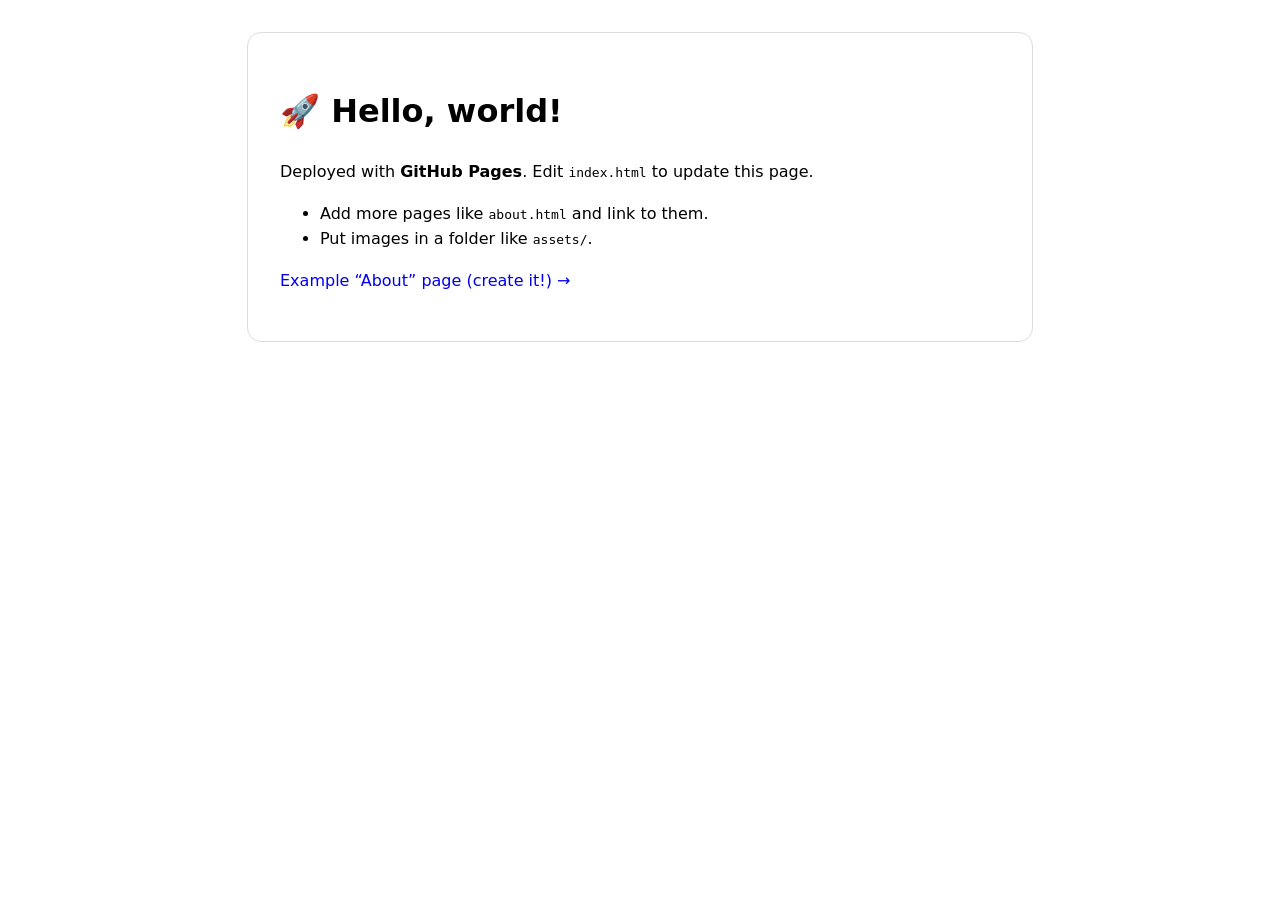
==== index.html @ cdae191e ""Initial Commit"" ====
<!doctype html>
<html lang="en">
  <head>
    <meta charset="utf-8" />
    <meta name="viewport" content="width=device-width,initial-scale=1" />
    <title>My GitHub Pages Site</title>
    <style>
      body { font-family: system-ui, Arial, sans-serif; margin: 2rem; line-height: 1.6; }
      .card { max-width: 720px; margin: auto; padding: 2rem; border: 1px solid #ddd; border-radius: 14px; }
      a { text-decoration: none; }
    </style>
  </head>
  <body>
    <main class="card">
      <h1>🚀 Hello, world!</h1>
      <p>Deployed with <strong>GitHub Pages</strong>. Edit <code>index.html</code> to update this page.</p>
      <ul>
        <li>Add more pages like <code>about.html</code> and link to them.</li>
        <li>Put images in a folder like <code>assets/</code>.</li>
      </ul>
      <p><a href="./about.html">Example “About” page (create it!) →</a></p>
    </main>
  </body>
</html>
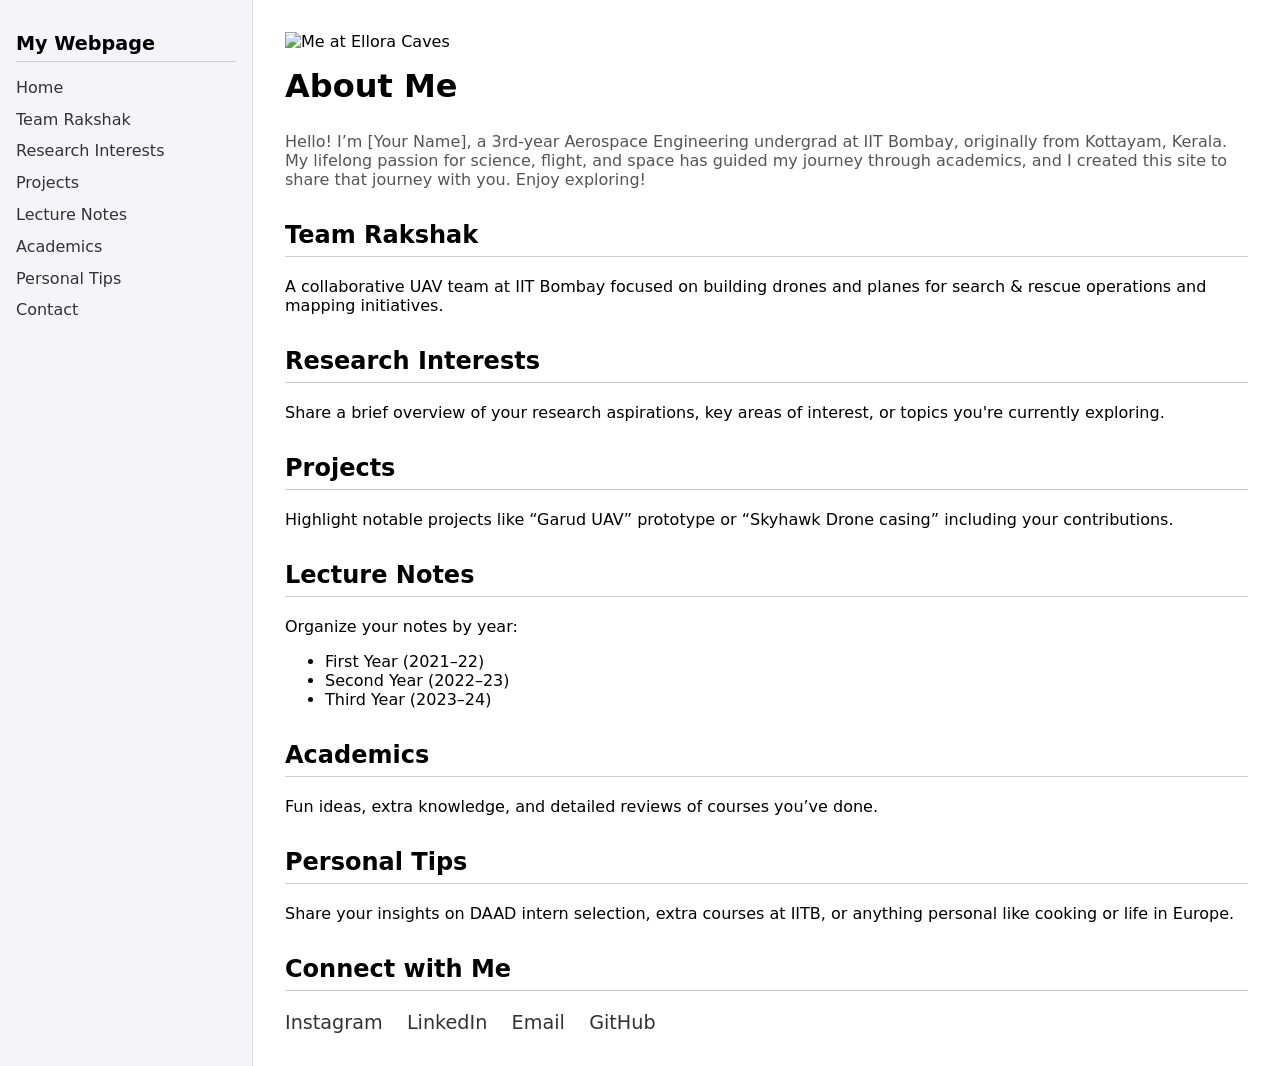
==== commit 60e04462: ""v0"" ====
--- a/index.html
+++ b/index.html
@@ -1,24 +1,161 @@
-<!doctype html>
+<!DOCTYPE html>
 <html lang="en">
-  <head>
-    <meta charset="utf-8" />
-    <meta name="viewport" content="width=device-width,initial-scale=1" />
-    <title>My GitHub Pages Site</title>
-    <style>
-      body { font-family: system-ui, Arial, sans-serif; margin: 2rem; line-height: 1.6; }
-      .card { max-width: 720px; margin: auto; padding: 2rem; border: 1px solid #ddd; border-radius: 14px; }
-      a { text-decoration: none; }
-    </style>
-  </head>
-  <body>
-    <main class="card">
-      <h1>🚀 Hello, world!</h1>
-      <p>Deployed with <strong>GitHub Pages</strong>. Edit <code>index.html</code> to update this page.</p>
+<head>
+  <meta charset="UTF-8">
+  <meta name="viewport" content="width=device-width, initial-scale=1">
+  <title>My Academic Webpage</title>
+  <style>
+    body {
+      margin: 0;
+      font-family: system-ui, sans-serif;
+      display: flex;
+      min-height: 100vh;
+    }
+    .sidebar {
+      width: 220px;
+      padding: 2em 1em;
+      background-color: #f4f4f9;
+      border-right: 1px solid #ddd;
+    }
+    .sidebar h2 {
+      margin-top: 0;
+      font-size: 1.2em;
+      border-bottom: 1px solid #ccc;
+      padding-bottom: 0.3em;
+    }
+    .sidebar ul {
+      list-style: none;
+      padding-left: 0;
+    }
+    .sidebar li {
+      margin: 0.8em 0;
+    }
+    .sidebar a {
+      text-decoration: none;
+      color: #333;
+    }
+    .sidebar a:hover {
+      color: #0073e6;
+    }
+
+    .main-content {
+      flex: 1;
+      padding: 2em;
+      background-color: #fff;
+    }
+    .hero image {
+      max-width: 100%;
+      height: auto;
+      border-radius: 8px;
+    }
+    .hero h1 {
+      margin-top: 0.5em;
+      font-size: 2em;
+    }
+    .hero p {
+      margin-top: 0.5em;
+      color: #555;
+    }
+
+    .section {
+      margin-top: 2em;
+    }
+    .section h2 {
+      border-bottom: 1px solid #ccc;
+      padding-bottom: 0.3em;
+    }
+
+    .social-links {
+      margin-top: 2em;
+    }
+    .social-links a {
+      margin-right: 1em;
+      text-decoration: none;
+      color: #333;
+      font-size: 1.2em;
+    }
+    .social-links a:hover {
+      color: #0073e6;
+    }
+
+    @media (max-width: 768px) {
+      body {
+        flex-direction: column;
+      }
+      .sidebar {
+        width: 100%;
+        border-right: none;
+        border-bottom: 1px solid #ddd;
+      }
+    }
+  </style>
+</head>
+<body>
+
+  <nav class="sidebar">
+    <h2>My Webpage</h2>
+    <ul>
+      <li><a href="#home">Home</a></li>
+      <li><a href="#team">Team Rakshak</a></li>
+      <li><a href="#research">Research Interests</a></li>
+      <li><a href="#projects">Projects</a></li>
+      <li><a href="#notes">Lecture Notes</a></li>
+      <li><a href="#academics">Academics</a></li>
+      <li><a href="#personal">Personal Tips</a></li>
+      <li><a href="#contact">Contact</a></li>
+    </ul>
+  </nav>
+
+  <div class="main-content">
+    <section id="home" class="hero">
+      <img src="your-photo.jpg" alt="Me at Ellora Caves">
+      <h1>About Me</h1>
+      <p>Hello! I’m [Your Name], a 3rd-year Aerospace Engineering undergrad at IIT Bombay, originally from Kottayam, Kerala. My lifelong passion for science, flight, and space has guided my journey through academics, and I created this site to share that journey with you. Enjoy exploring!</p>
+    </section>
+
+    <section id="team" class="section">
+      <h2>Team Rakshak</h2>
+      <p>A collaborative UAV team at IIT Bombay focused on building drones and planes for search & rescue operations and mapping initiatives.</p>
+    </section>
+
+    <section id="research" class="section">
+      <h2>Research Interests</h2>
+      <p>Share a brief overview of your research aspirations, key areas of interest, or topics you're currently exploring.</p>
+    </section>
+
+    <section id="projects" class="section">
+      <h2>Projects</h2>
+      <p>Highlight notable projects like “Garud UAV” prototype or “Skyhawk Drone casing” including your contributions.</p>
+    </section>
+
+    <section id="notes" class="section">
+      <h2>Lecture Notes</h2>
+      <p>Organize your notes by year:</p>
       <ul>
-        <li>Add more pages like <code>about.html</code> and link to them.</li>
-        <li>Put images in a folder like <code>assets/</code>.</li>
+        <li>First Year (2021–22)</li>
+        <li>Second Year (2022–23)</li>
+        <li>Third Year (2023–24)</li>
       </ul>
-      <p><a href="./about.html">Example “About” page (create it!) →</a></p>
-    </main>
-  </body>
+    </section>
+
+    <section id="academics" class="section">
+      <h2>Academics</h2>
+      <p>Fun ideas, extra knowledge, and detailed reviews of courses you’ve done.</p>
+    </section>
+
+    <section id="personal" class="section">
+      <h2>Personal Tips</h2>
+      <p>Share your insights on DAAD intern selection, extra courses at IITB, or anything personal like cooking or life in Europe.</p>
+    </section>
+
+    <section id="contact" class="section social-links">
+      <h2>Connect with Me</h2>
+      <a href="https://instagram.com/your-profile" target="_blank">Instagram</a>
+      <a href="https://linkedin.com/in/your-profile" target="_blank">LinkedIn</a>
+      <a href="mailto:your.email@domain.com">Email</a>
+      <a href="https://github.com/your-username" target="_blank">GitHub</a>
+    </section>
+  </div>
+
+</body>
 </html>
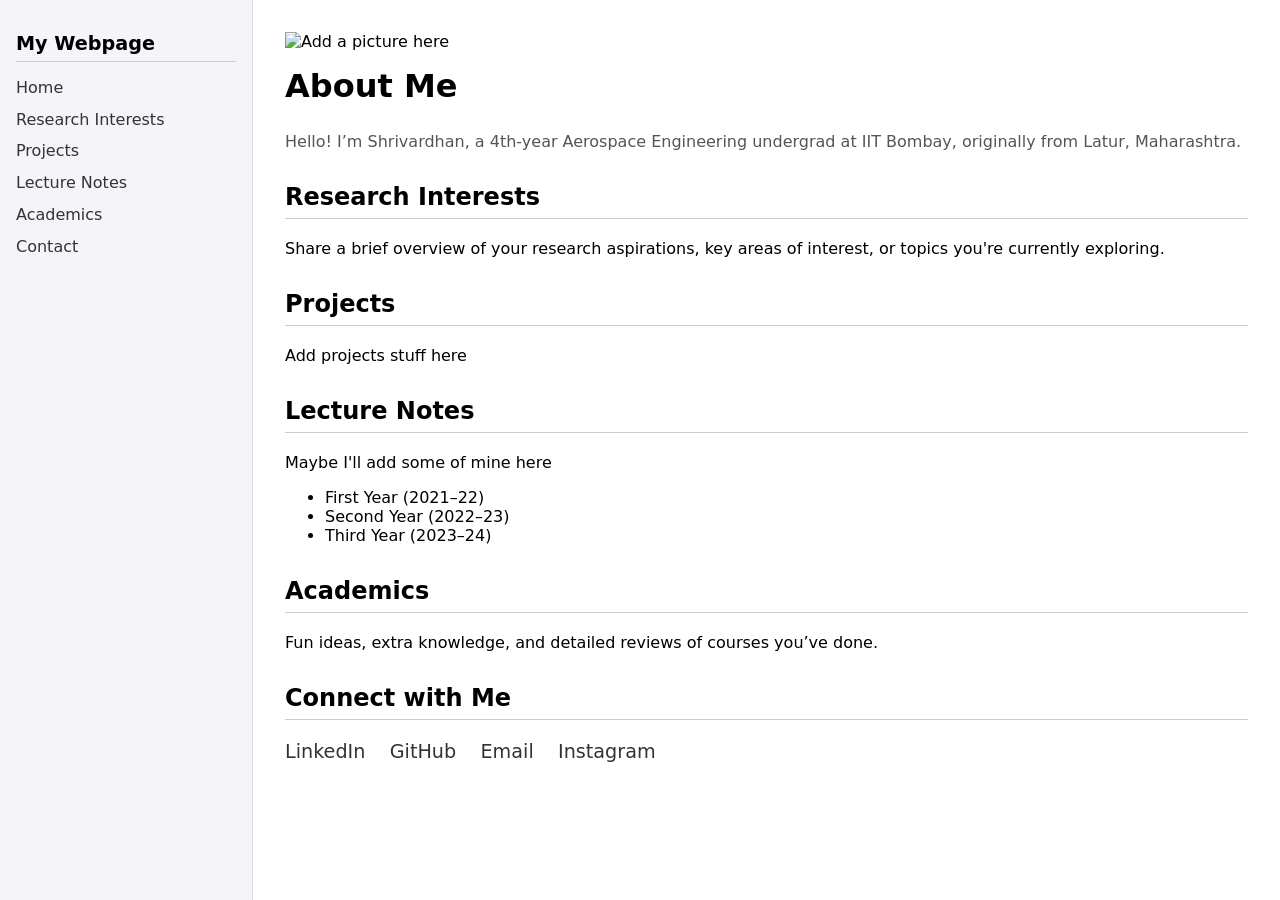
==== commit c575fbac: ""v0.1"" ====
--- a/index.html
+++ b/index.html
@@ -96,26 +96,19 @@
     <h2>My Webpage</h2>
     <ul>
       <li><a href="#home">Home</a></li>
-      <li><a href="#team">Team Rakshak</a></li>
       <li><a href="#research">Research Interests</a></li>
       <li><a href="#projects">Projects</a></li>
       <li><a href="#notes">Lecture Notes</a></li>
       <li><a href="#academics">Academics</a></li>
-      <li><a href="#personal">Personal Tips</a></li>
       <li><a href="#contact">Contact</a></li>
     </ul>
   </nav>
 
   <div class="main-content">
     <section id="home" class="hero">
-      <img src="your-photo.jpg" alt="Me at Ellora Caves">
+      <img src="your-photo.jpg" alt="Add a picture here">
       <h1>About Me</h1>
-      <p>Hello! I’m [Your Name], a 3rd-year Aerospace Engineering undergrad at IIT Bombay, originally from Kottayam, Kerala. My lifelong passion for science, flight, and space has guided my journey through academics, and I created this site to share that journey with you. Enjoy exploring!</p>
-    </section>
-
-    <section id="team" class="section">
-      <h2>Team Rakshak</h2>
-      <p>A collaborative UAV team at IIT Bombay focused on building drones and planes for search & rescue operations and mapping initiatives.</p>
+      <p>Hello! I’m Shrivardhan, a 4th-year Aerospace Engineering undergrad at IIT Bombay, originally from Latur, Maharashtra.</p>
     </section>
 
     <section id="research" class="section">
@@ -125,12 +118,12 @@
 
     <section id="projects" class="section">
       <h2>Projects</h2>
-      <p>Highlight notable projects like “Garud UAV” prototype or “Skyhawk Drone casing” including your contributions.</p>
+      <p>Add projects stuff here</p>
     </section>
 
     <section id="notes" class="section">
       <h2>Lecture Notes</h2>
-      <p>Organize your notes by year:</p>
+      <p>Maybe I'll add some of mine here</p>
       <ul>
         <li>First Year (2021–22)</li>
         <li>Second Year (2022–23)</li>
@@ -143,17 +136,12 @@
       <p>Fun ideas, extra knowledge, and detailed reviews of courses you’ve done.</p>
     </section>
 
-    <section id="personal" class="section">
-      <h2>Personal Tips</h2>
-      <p>Share your insights on DAAD intern selection, extra courses at IITB, or anything personal like cooking or life in Europe.</p>
-    </section>
-
     <section id="contact" class="section social-links">
       <h2>Connect with Me</h2>
-      <a href="https://instagram.com/your-profile" target="_blank">Instagram</a>
-      <a href="https://linkedin.com/in/your-profile" target="_blank">LinkedIn</a>
-      <a href="mailto:your.email@domain.com">Email</a>
-      <a href="https://github.com/your-username" target="_blank">GitHub</a>
+      <a href="https://in.linkedin.com/in/shrivardhan-kondekar-0a8707321" target="_blank">LinkedIn</a>
+      <a href="https://github.com/shrivkpi" target="_blank">GitHub</a>
+      <a href="mailto:shriv.kondekar@gmail.com">Email</a>
+      <a href="https://www.instagram.com/shriv_kpi/" target="_blank">Instagram</a>
     </section>
   </div>
 
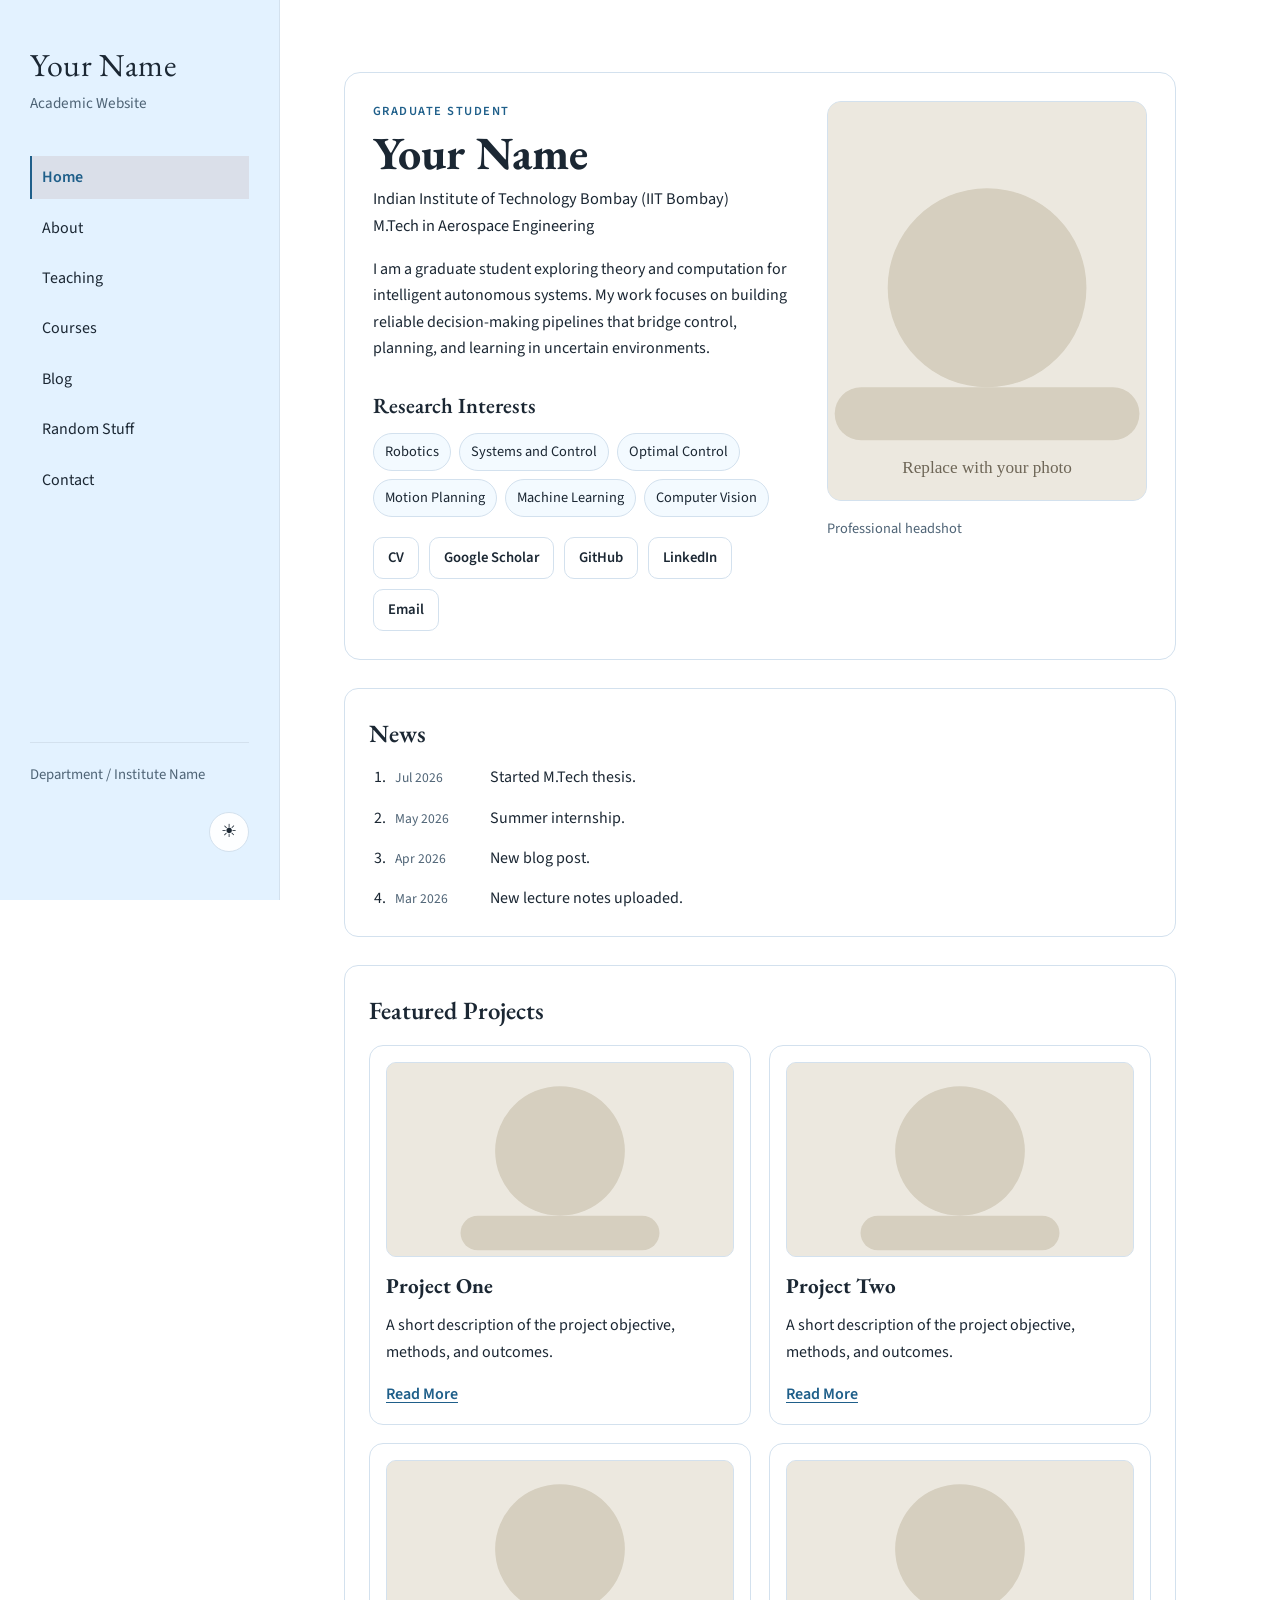
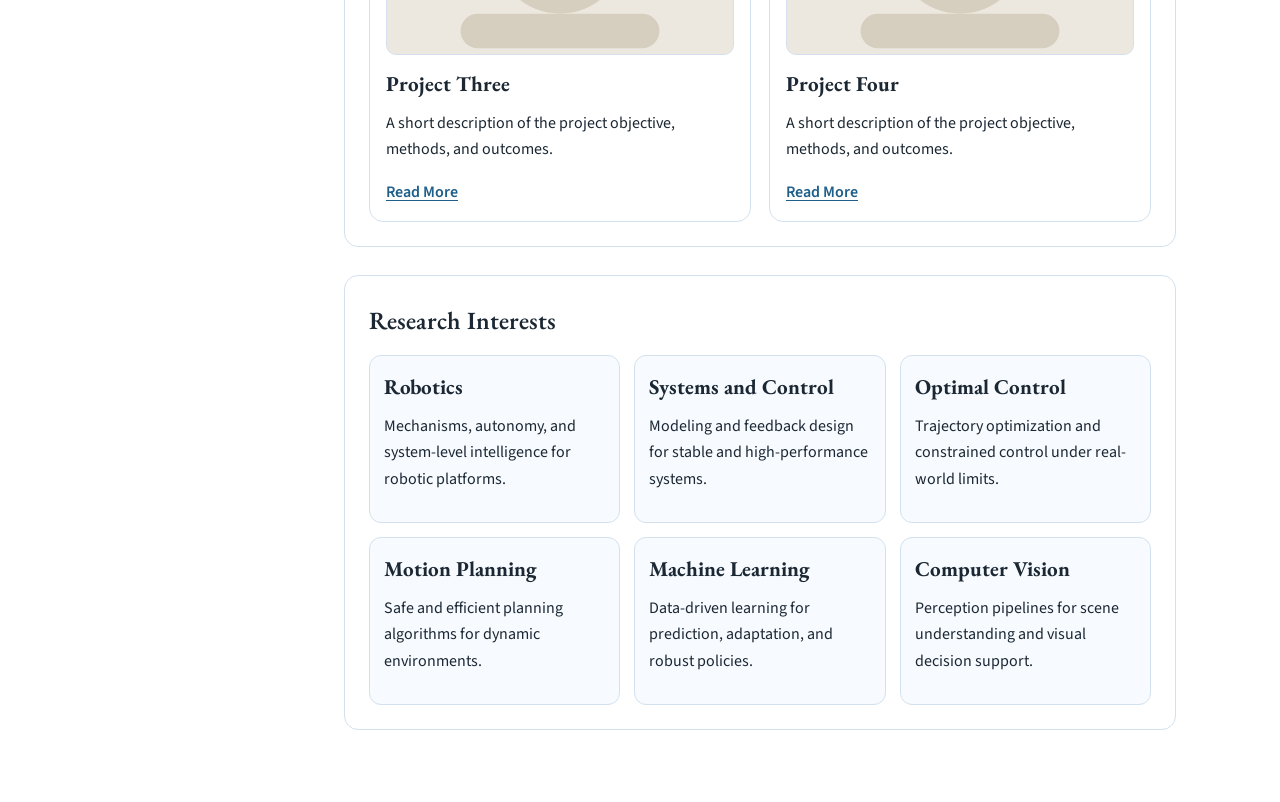
==== commit 7ef54449: "Updated the website format  (v 0.2)" ====
--- a/index.html
+++ b/index.html
@@ -2,148 +2,179 @@
 <html lang="en">
 <head>
   <meta charset="UTF-8">
-  <meta name="viewport" content="width=device-width, initial-scale=1">
-  <title>My Academic Webpage</title>
-  <style>
-    body {
-      margin: 0;
-      font-family: system-ui, sans-serif;
-      display: flex;
-      min-height: 100vh;
-    }
-    .sidebar {
-      width: 220px;
-      padding: 2em 1em;
-      background-color: #f4f4f9;
-      border-right: 1px solid #ddd;
-    }
-    .sidebar h2 {
-      margin-top: 0;
-      font-size: 1.2em;
-      border-bottom: 1px solid #ccc;
-      padding-bottom: 0.3em;
-    }
-    .sidebar ul {
-      list-style: none;
-      padding-left: 0;
-    }
-    .sidebar li {
-      margin: 0.8em 0;
-    }
-    .sidebar a {
-      text-decoration: none;
-      color: #333;
-    }
-    .sidebar a:hover {
-      color: #0073e6;
-    }
-
-    .main-content {
-      flex: 1;
-      padding: 2em;
-      background-color: #fff;
-    }
-    .hero image {
-      max-width: 100%;
-      height: auto;
-      border-radius: 8px;
-    }
-    .hero h1 {
-      margin-top: 0.5em;
-      font-size: 2em;
-    }
-    .hero p {
-      margin-top: 0.5em;
-      color: #555;
-    }
-
-    .section {
-      margin-top: 2em;
-    }
-    .section h2 {
-      border-bottom: 1px solid #ccc;
-      padding-bottom: 0.3em;
-    }
-
-    .social-links {
-      margin-top: 2em;
-    }
-    .social-links a {
-      margin-right: 1em;
-      text-decoration: none;
-      color: #333;
-      font-size: 1.2em;
-    }
-    .social-links a:hover {
-      color: #0073e6;
-    }
-
-    @media (max-width: 768px) {
-      body {
-        flex-direction: column;
-      }
-      .sidebar {
-        width: 100%;
-        border-right: none;
-        border-bottom: 1px solid #ddd;
-      }
-    }
-  </style>
+  <meta name="viewport" content="width=device-width, initial-scale=1.0">
+  <meta name="description" content="Personal academic website of Your Name.">
+  <title>Home | Your Name</title>
+  <link rel="preconnect" href="https://fonts.googleapis.com">
+  <link rel="preconnect" href="https://fonts.gstatic.com" crossorigin>
+  <link href="https://fonts.googleapis.com/css2?family=Source+Sans+3:wght@400;500;600&family=EB+Garamond:opsz,wght@8..72,500;8..72,600;8..72,700&display=swap" rel="stylesheet">
+  <link rel="stylesheet" href="css/style.css">
 </head>
 <body>
+  <button class="menu-toggle" type="button" aria-label="Open navigation" aria-expanded="false" aria-controls="site-sidebar">
+    <span class="menu-toggle__line"></span>
+    <span class="menu-toggle__line"></span>
+    <span class="menu-toggle__line"></span>
+  </button>
 
-  <nav class="sidebar">
-    <h2>My Webpage</h2>
-    <ul>
-      <li><a href="#home">Home</a></li>
-      <li><a href="#research">Research Interests</a></li>
-      <li><a href="#projects">Projects</a></li>
-      <li><a href="#notes">Lecture Notes</a></li>
-      <li><a href="#academics">Academics</a></li>
-      <li><a href="#contact">Contact</a></li>
-    </ul>
-  </nav>
+  <div class="mobile-overlay" aria-hidden="true"></div>
 
-  <div class="main-content">
-    <section id="home" class="hero">
-      <img src="your-photo.jpg" alt="Add a picture here">
-      <h1>About Me</h1>
-      <p>Hello! I’m Shrivardhan, a 4th-year Aerospace Engineering undergrad at IIT Bombay, originally from Latur, Maharashtra.</p>
+  <aside class="sidebar" id="site-sidebar" aria-label="Sidebar navigation">
+    <div class="sidebar__inner">
+      <p class="site-title">Your Name</p>
+      <p class="site-subtitle">Academic Website</p>
+
+      <nav class="nav" aria-label="Main">
+        <ul class="nav__list">
+          <li><a href="index.html" data-page="index.html">Home</a></li>
+          <li><a href="about.html" data-page="about.html">About</a></li>
+          <li><a href="teaching.html" data-page="teaching.html">Teaching</a></li>
+          <li><a href="courses.html" data-page="courses.html">Courses</a></li>
+          <li><a href="blog.html" data-page="blog.html">Blog</a></li>
+          <li><a href="random.html" data-page="random.html">Random Stuff</a></li>
+          <li><a href="contact.html" data-page="contact.html">Contact</a></li>
+        </ul>
+      </nav>
+
+      <p class="sidebar-note">
+        <!-- Replace this short line with your affiliation or current role. -->
+        Department / Institute Name
+      </p>
+    </div>
+  </aside>
+
+  <main class="content" id="main-content">
+    <section class="home-hero" aria-label="Introduction">
+      <div class="home-hero__text">
+        <p class="eyebrow">Graduate Student</p>
+        <h1>Your Name</h1>
+        <p class="home-hero__meta">
+          <!-- Replace with your exact department and institute. -->
+          Indian Institute of Technology Bombay (IIT Bombay)
+        </p>
+        <p class="home-hero__meta">
+          <!-- Replace with your current degree and specialization. -->
+          M.Tech in Aerospace Engineering
+        </p>
+        <p class="home-hero__summary">
+          <!-- Replace with a concise 2-3 sentence research statement. -->
+          I am a graduate student exploring theory and computation for intelligent autonomous systems. My work focuses on building reliable decision-making pipelines that bridge control, planning, and learning in uncertain environments.
+        </p>
+
+        <h2 class="subheading">Research Interests</h2>
+        <ul class="chip-list" aria-label="Research interests as tags">
+          <li>Robotics</li>
+          <li>Systems and Control</li>
+          <li>Optimal Control</li>
+          <li>Motion Planning</li>
+          <li>Machine Learning</li>
+          <li>Computer Vision</li>
+        </ul>
+
+        <div class="action-row" aria-label="External profile links">
+          <a class="btn" href="#" target="_blank" rel="noopener noreferrer"><!-- Replace # with your CV URL. -->CV</a>
+          <a class="btn" href="#" target="_blank" rel="noopener noreferrer"><!-- Replace # with your Google Scholar URL. -->Google Scholar</a>
+          <a class="btn" href="https://github.com" target="_blank" rel="noopener noreferrer"><!-- Replace with your GitHub profile URL. -->GitHub</a>
+          <a class="btn" href="https://www.linkedin.com" target="_blank" rel="noopener noreferrer"><!-- Replace with your LinkedIn profile URL. -->LinkedIn</a>
+          <a class="btn" href="mailto:youremail@example.com"><!-- Replace with your email address. -->Email</a>
+        </div>
+      </div>
+
+      <figure class="home-hero__photo-wrap">
+        <img src="images/profile-placeholder.svg" alt="Professional profile placeholder" class="home-hero__photo">
+        <figcaption>
+          <!-- Replace with a one-line caption or remove this line. -->
+          Professional headshot
+        </figcaption>
+      </figure>
     </section>
 
-    <section id="research" class="section">
-      <h2>Research Interests</h2>
-      <p>Share a brief overview of your research aspirations, key areas of interest, or topics you're currently exploring.</p>
+    <section class="section-block" aria-labelledby="news-heading">
+      <h2 id="news-heading">News</h2>
+      <ol class="news-list">
+        <li>
+          <span class="news-date"><!-- Replace with date. -->Jul 2026</span>
+          <p><!-- Replace with your latest update. -->Started M.Tech thesis.</p>
+        </li>
+        <li>
+          <span class="news-date"><!-- Replace with date. -->May 2026</span>
+          <p><!-- Replace with your latest update. -->Summer internship.</p>
+        </li>
+        <li>
+          <span class="news-date"><!-- Replace with date. -->Apr 2026</span>
+          <p><!-- Replace with your latest update. -->New blog post.</p>
+        </li>
+        <li>
+          <span class="news-date"><!-- Replace with date. -->Mar 2026</span>
+          <p><!-- Replace with your latest update. -->New lecture notes uploaded.</p>
+        </li>
+      </ol>
     </section>
 
-    <section id="projects" class="section">
-      <h2>Projects</h2>
-      <p>Add projects stuff here</p>
+    <section class="section-block" aria-labelledby="featured-projects-heading">
+      <h2 id="featured-projects-heading">Featured Projects</h2>
+      <div class="project-grid">
+        <article class="project-card">
+          <img src="images/profile-placeholder.svg" alt="Project placeholder image" class="project-card__image">
+          <h3><!-- Replace with project title. -->Project One</h3>
+          <p><!-- Replace with short project summary. -->A short description of the project objective, methods, and outcomes.</p>
+          <a href="#" class="project-link"><!-- Replace # with project URL. -->Read More</a>
+        </article>
+
+        <article class="project-card">
+          <img src="images/profile-placeholder.svg" alt="Project placeholder image" class="project-card__image">
+          <h3><!-- Replace with project title. -->Project Two</h3>
+          <p><!-- Replace with short project summary. -->A short description of the project objective, methods, and outcomes.</p>
+          <a href="#" class="project-link"><!-- Replace # with project URL. -->Read More</a>
+        </article>
+
+        <article class="project-card">
+          <img src="images/profile-placeholder.svg" alt="Project placeholder image" class="project-card__image">
+          <h3><!-- Replace with project title. -->Project Three</h3>
+          <p><!-- Replace with short project summary. -->A short description of the project objective, methods, and outcomes.</p>
+          <a href="#" class="project-link"><!-- Replace # with project URL. -->Read More</a>
+        </article>
+
+        <article class="project-card">
+          <img src="images/profile-placeholder.svg" alt="Project placeholder image" class="project-card__image">
+          <h3><!-- Replace with project title. -->Project Four</h3>
+          <p><!-- Replace with short project summary. -->A short description of the project objective, methods, and outcomes.</p>
+          <a href="#" class="project-link"><!-- Replace # with project URL. -->Read More</a>
+        </article>
+      </div>
     </section>
 
-    <section id="notes" class="section">
-      <h2>Lecture Notes</h2>
-      <p>Maybe I'll add some of mine here</p>
-      <ul>
-        <li>First Year (2021–22)</li>
-        <li>Second Year (2022–23)</li>
-        <li>Third Year (2023–24)</li>
-      </ul>
+    <section class="section-block" aria-labelledby="interest-cards-heading">
+      <h2 id="interest-cards-heading">Research Interests</h2>
+      <div class="interest-grid">
+        <article class="interest-card">
+          <h3>Robotics</h3>
+          <p><!-- Replace with custom text. -->Mechanisms, autonomy, and system-level intelligence for robotic platforms.</p>
+        </article>
+        <article class="interest-card">
+          <h3>Systems and Control</h3>
+          <p><!-- Replace with custom text. -->Modeling and feedback design for stable and high-performance systems.</p>
+        </article>
+        <article class="interest-card">
+          <h3>Optimal Control</h3>
+          <p><!-- Replace with custom text. -->Trajectory optimization and constrained control under real-world limits.</p>
+        </article>
+        <article class="interest-card">
+          <h3>Motion Planning</h3>
+          <p><!-- Replace with custom text. -->Safe and efficient planning algorithms for dynamic environments.</p>
+        </article>
+        <article class="interest-card">
+          <h3>Machine Learning</h3>
+          <p><!-- Replace with custom text. -->Data-driven learning for prediction, adaptation, and robust policies.</p>
+        </article>
+        <article class="interest-card">
+          <h3>Computer Vision</h3>
+          <p><!-- Replace with custom text. -->Perception pipelines for scene understanding and visual decision support.</p>
+        </article>
+      </div>
     </section>
+  </main>
 
-    <section id="academics" class="section">
-      <h2>Academics</h2>
-      <p>Fun ideas, extra knowledge, and detailed reviews of courses you’ve done.</p>
-    </section>
-
-    <section id="contact" class="section social-links">
-      <h2>Connect with Me</h2>
-      <a href="https://in.linkedin.com/in/shrivardhan-kondekar-0a8707321" target="_blank">LinkedIn</a>
-      <a href="https://github.com/shrivkpi" target="_blank">GitHub</a>
-      <a href="mailto:shriv.kondekar@gmail.com">Email</a>
-      <a href="https://www.instagram.com/shriv_kpi/" target="_blank">Instagram</a>
-    </section>
-  </div>
-
+  <script src="js/main.js"></script>
 </body>
-</html>
+</html>
--- a/css/style.css
+++ b/css/style.css
@@ -0,0 +1,825 @@
+:root {
+  --bg: #ffffff;
+  --panel: #e3f2ff;
+  --content: #ffffff;
+  --line: #d3e1ee;
+  --text: #1b2733;
+  --muted: #4f6476;
+  --accent: #1f5f8a;
+  --sidebar-width: 280px;
+}
+
+[data-theme="dark"] {
+  --bg: #111722;
+  --panel: #1a2534;
+  --content: #151e2b;
+  --line: #304053;
+  --text: #ecf2f8;
+  --muted: #b3c2d2;
+  --accent: #80c6ff;
+}
+
+* {
+  box-sizing: border-box;
+}
+
+html,
+body {
+  margin: 0;
+  padding: 0;
+}
+
+body {
+  font-family: "Source Sans 3", "Segoe UI", sans-serif;
+  color: var(--text);
+  background: var(--bg);
+  line-height: 1.65;
+}
+
+.sidebar {
+  position: fixed;
+  inset: 0 auto 0 0;
+  width: var(--sidebar-width);
+  background: var(--panel);
+  border-right: 1px solid var(--line);
+  z-index: 30;
+}
+
+.sidebar__inner {
+  height: 100%;
+  padding: 48px 30px;
+  display: flex;
+  flex-direction: column;
+}
+
+.site-title {
+  margin: 0;
+  font-family: "EB Garamond", Georgia, serif;
+  font-size: 2rem;
+  line-height: 1.1;
+  letter-spacing: 0.02em;
+}
+
+.site-subtitle {
+  margin: 8px 0 28px;
+  color: var(--muted);
+  font-size: 0.95rem;
+}
+
+.nav {
+  margin-top: 12px;
+}
+
+.nav__list {
+  list-style: none;
+  margin: 0;
+  padding: 0;
+  display: grid;
+  gap: 8px;
+}
+
+.nav a {
+  display: block;
+  padding: 8px 10px;
+  color: var(--text);
+  text-decoration: none;
+  border-left: 2px solid transparent;
+  transition: border-color 180ms ease, color 180ms ease, background-color 180ms ease;
+}
+
+.nav a:hover,
+.nav a:focus-visible {
+  color: var(--accent);
+  border-left-color: var(--accent);
+  background-color: rgba(138, 63, 44, 0.06);
+  outline: none;
+}
+
+.nav a.active {
+  color: var(--accent);
+  border-left-color: var(--accent);
+  font-weight: 600;
+  background-color: rgba(138, 63, 44, 0.1);
+}
+
+.sidebar-note {
+  margin-top: auto;
+  padding-top: 20px;
+  border-top: 1px solid var(--line);
+  color: var(--muted);
+  font-size: 0.92rem;
+}
+
+.theme-toggle {
+  align-self: flex-end;
+  margin-top: 10px;
+  width: 40px;
+  height: 40px;
+  border: 1px solid var(--line);
+  border-radius: 999px;
+  background: color-mix(in srgb, var(--content) 92%, var(--panel) 8%);
+  color: var(--text);
+  display: inline-flex;
+  align-items: center;
+  justify-content: center;
+  padding: 0;
+  font-size: 1.1rem;
+  line-height: 1;
+  cursor: pointer;
+  transition: background-color 200ms ease, border-color 200ms ease, color 200ms ease, transform 200ms ease;
+}
+
+.theme-toggle:hover,
+.theme-toggle:focus-visible {
+  border-color: var(--accent);
+  color: var(--accent);
+  transform: translateY(-1px);
+  outline: none;
+}
+
+.theme-toggle__icon {
+  pointer-events: none;
+}
+
+html.theme-transition *,
+html.theme-transition *::before,
+html.theme-transition *::after {
+  transition: background-color 250ms ease, color 250ms ease, border-color 250ms ease, box-shadow 250ms ease;
+}
+
+.content {
+  margin-left: var(--sidebar-width);
+  min-height: 100vh;
+  max-width: 960px;
+  padding: 72px 64px;
+}
+
+.page-header h1 {
+  margin: 0;
+  font-family: "EB Garamond", Georgia, serif;
+  font-size: clamp(2.2rem, 4vw, 3.2rem);
+  font-weight: 600;
+  line-height: 1.1;
+}
+
+.page-header p {
+  margin: 16px 0 0;
+  max-width: 68ch;
+  color: var(--muted);
+}
+
+.card-grid {
+  margin-top: 42px;
+  display: grid;
+  grid-template-columns: repeat(2, minmax(0, 1fr));
+  gap: 22px;
+}
+
+.card-grid--tight {
+  margin-top: 12px;
+}
+
+.card {
+  background: var(--content);
+  border: 1px solid var(--line);
+  border-radius: 14px;
+  padding: 20px;
+}
+
+.card h2,
+.feature h2,
+.section-block h2 {
+  margin: 0;
+  font-family: "EB Garamond", Georgia, serif;
+  font-size: 1.55rem;
+  font-weight: 600;
+}
+
+.card p,
+.feature p,
+.section-block p,
+.section-block li {
+  color: var(--text);
+}
+
+.feature,
+.section-block {
+  margin-top: 28px;
+  background: var(--content);
+  border: 1px solid var(--line);
+  border-radius: 14px;
+  padding: 24px;
+}
+
+.feature__image {
+  margin-top: 14px;
+  display: block;
+  width: min(100%, 420px);
+  border-radius: 12px;
+  border: 1px solid var(--line);
+  background-color: #ece8df;
+  aspect-ratio: 4 / 3;
+  object-fit: cover;
+}
+
+.list-clean {
+  margin: 12px 0 0;
+  padding-left: 18px;
+}
+
+.contact-links {
+  margin-top: 10px;
+  display: flex;
+  flex-wrap: wrap;
+  gap: 12px;
+}
+
+.contact-links a {
+  color: var(--accent);
+  text-decoration-thickness: 1px;
+  text-underline-offset: 3px;
+}
+
+.eyebrow {
+  margin: 0;
+  text-transform: uppercase;
+  letter-spacing: 0.12em;
+  color: var(--accent);
+  font-size: 0.78rem;
+  font-weight: 600;
+}
+
+.subheading {
+  margin: 26px 0 10px;
+  font-family: "EB Garamond", Georgia, serif;
+  font-size: 1.35rem;
+  font-weight: 600;
+}
+
+.home-hero {
+  display: grid;
+  grid-template-columns: 1.3fr minmax(220px, 320px);
+  gap: 30px;
+  align-items: start;
+  background: var(--content);
+  border: 1px solid var(--line);
+  border-radius: 16px;
+  padding: 28px;
+}
+
+.home-hero h1 {
+  margin: 6px 0 8px;
+  font-family: "EB Garamond", Georgia, serif;
+  font-size: clamp(2.1rem, 3.6vw, 3rem);
+  line-height: 1.1;
+}
+
+.home-hero__meta {
+  margin: 0;
+  color: var(--text);
+  font-size: 1.02rem;
+}
+
+.home-hero__summary {
+  margin: 16px 0 0;
+  color: var(--text);
+  max-width: 62ch;
+}
+
+.chip-list {
+  list-style: none;
+  margin: 0;
+  padding: 0;
+  display: flex;
+  flex-wrap: wrap;
+  gap: 8px;
+}
+
+.chip-list li,
+.chip-list span {
+  display: inline-flex;
+  align-items: center;
+  padding: 6px 11px;
+  border: 1px solid var(--line);
+  border-radius: 999px;
+  background-color: color-mix(in srgb, var(--panel) 42%, var(--content) 58%);
+  color: var(--text);
+  font-size: 0.9rem;
+}
+
+.action-row {
+  margin-top: 20px;
+  display: flex;
+  flex-wrap: wrap;
+  gap: 10px;
+}
+
+.btn {
+  display: inline-flex;
+  align-items: center;
+  justify-content: center;
+  min-height: 38px;
+  padding: 8px 14px;
+  border: 1px solid var(--line);
+  border-radius: 10px;
+  background: var(--content);
+  color: var(--text);
+  text-decoration: none;
+  font-weight: 600;
+  font-size: 0.92rem;
+  transition: transform 160ms ease, box-shadow 160ms ease, border-color 160ms ease;
+}
+
+.btn:hover,
+.btn:focus-visible {
+  border-color: var(--accent);
+  box-shadow: 0 8px 18px rgba(14, 27, 43, 0.18);
+  transform: translateY(-1px);
+  outline: none;
+}
+
+.home-hero__photo-wrap {
+  margin: 0;
+}
+
+.home-hero__photo {
+  width: 100%;
+  border-radius: 14px;
+  border: 1px solid var(--line);
+  background-color: #ece8df;
+  aspect-ratio: 4 / 5;
+  object-fit: cover;
+}
+
+.home-hero__photo-wrap figcaption {
+  margin-top: 8px;
+  color: var(--muted);
+  font-size: 0.9rem;
+}
+
+.news-list {
+  margin: 10px 0 0;
+  padding-left: 20px;
+  display: grid;
+  gap: 14px;
+}
+
+.news-list li {
+  padding-left: 6px;
+}
+
+.news-date {
+  display: inline-block;
+  min-width: 82px;
+  margin-right: 10px;
+  font-size: 0.85rem;
+  color: var(--muted);
+}
+
+.news-list p {
+  display: inline;
+  margin: 0;
+  color: var(--text);
+}
+
+.project-grid {
+  margin-top: 14px;
+  display: grid;
+  grid-template-columns: repeat(2, minmax(0, 1fr));
+  gap: 18px;
+}
+
+.project-card {
+  border: 1px solid var(--line);
+  border-radius: 14px;
+  background: var(--content);
+  padding: 16px;
+}
+
+.project-card__image {
+  display: block;
+  width: 100%;
+  border: 1px solid var(--line);
+  border-radius: 10px;
+  margin-bottom: 12px;
+  aspect-ratio: 16 / 9;
+  object-fit: cover;
+  background: #ece8df;
+}
+
+.project-card h3,
+.interest-card h3,
+.card h3 {
+  margin: 0;
+  font-family: "EB Garamond", Georgia, serif;
+  font-size: 1.32rem;
+}
+
+.project-card p,
+.interest-card p,
+.card h3 + p {
+  margin-top: 8px;
+  color: var(--text);
+}
+
+.project-link {
+  color: var(--accent);
+  font-weight: 600;
+  text-decoration-thickness: 1px;
+  text-underline-offset: 3px;
+}
+
+.interest-grid {
+  margin-top: 14px;
+  display: grid;
+  grid-template-columns: repeat(3, minmax(0, 1fr));
+  gap: 14px;
+}
+
+.interest-card {
+  border: 1px solid var(--line);
+  border-radius: 12px;
+  padding: 14px;
+  background: color-mix(in srgb, var(--panel) 28%, var(--content) 72%);
+}
+
+.visually-hidden {
+  position: absolute;
+  width: 1px;
+  height: 1px;
+  padding: 0;
+  margin: -1px;
+  overflow: hidden;
+  clip: rect(0, 0, 0, 0);
+  white-space: nowrap;
+  border: 0;
+}
+
+.course-search {
+  width: 100%;
+  max-width: 560px;
+  border: 1px solid var(--line);
+  border-radius: 11px;
+  background: var(--content);
+  padding: 11px 13px;
+  font: inherit;
+  color: var(--text);
+}
+
+.course-search:focus-visible {
+  border-color: var(--accent);
+  outline: 2px solid rgba(138, 63, 44, 0.16);
+  outline-offset: 1px;
+}
+
+.search-help {
+  margin: 10px 0 0;
+  color: var(--muted);
+  font-size: 0.93rem;
+}
+
+.search-empty {
+  margin: 12px 0 0;
+  color: var(--accent);
+  font-weight: 600;
+}
+
+.semester {
+  margin-top: 14px;
+  border: 1px solid var(--line);
+  border-radius: 12px;
+  background: var(--content);
+}
+
+.semester h3 {
+  margin: 0;
+}
+
+.semester-toggle {
+  width: 100%;
+  text-align: left;
+  border: 0;
+  background: color-mix(in srgb, var(--panel) 45%, var(--content) 55%);
+  border-radius: 12px;
+  padding: 14px 16px;
+  font-family: "EB Garamond", Georgia, serif;
+  font-size: 1.35rem;
+  color: var(--text);
+  cursor: pointer;
+}
+
+.semester-toggle::after {
+  content: "▾";
+  float: right;
+  transition: transform 160ms ease;
+}
+
+.semester-toggle[aria-expanded="false"]::after {
+  transform: rotate(-90deg);
+}
+
+.semester-panel {
+  padding: 12px;
+}
+
+.course-card {
+  border: 1px solid var(--line);
+  border-radius: 12px;
+  padding: 16px;
+  background: var(--content);
+}
+
+.course-card h4 {
+  margin: 0;
+  font-family: "EB Garamond", Georgia, serif;
+  font-size: 1.28rem;
+}
+
+.course-card p {
+  margin: 8px 0 0;
+  color: var(--text);
+}
+
+.coursework {
+  padding-top: 28px;
+  padding-bottom: 30px;
+}
+
+.coursework-grid {
+  margin-top: 18px;
+  display: grid;
+  grid-template-columns: repeat(3, minmax(0, 1fr));
+  gap: 30px 26px;
+}
+
+.coursework-category {
+  min-width: 0;
+}
+
+.coursework-category h3 {
+  margin: 0;
+  padding-bottom: 8px;
+  border-bottom: 1px solid var(--line);
+  font-family: "EB Garamond", Georgia, serif;
+  font-size: 1.36rem;
+  font-weight: 600;
+  line-height: 1.2;
+}
+
+.coursework-list {
+  margin: 12px 0 0;
+  padding: 0;
+  list-style: none;
+}
+
+.coursework-list li {
+  position: relative;
+  margin: 0;
+  padding: 7px 0 7px 14px;
+  color: var(--text);
+  transition: color 160ms ease;
+}
+
+.coursework-list li::before {
+  content: "•";
+  position: absolute;
+  left: 0;
+  top: 7px;
+  color: var(--muted);
+}
+
+.coursework-list li:hover {
+  color: var(--accent);
+}
+
+.photo-gallery {
+  margin-top: 14px;
+  display: grid;
+  grid-template-columns: repeat(12, minmax(0, 1fr));
+  gap: 12px;
+}
+
+.photo-item {
+  grid-column: span 4;
+  margin: 0;
+}
+
+.photo-item--wide {
+  grid-column: span 8;
+}
+
+.photo-item--tall {
+  grid-row: span 2;
+}
+
+.photo-item img {
+  display: block;
+  width: 100%;
+  border: 1px solid var(--line);
+  border-radius: 12px;
+  background: color-mix(in srgb, var(--panel) 30%, var(--content) 70%);
+  aspect-ratio: 4 / 3;
+  object-fit: cover;
+}
+
+.photo-item--tall img {
+  aspect-ratio: 3 / 4;
+}
+
+.photo-item figcaption {
+  margin-top: 8px;
+  color: var(--muted);
+  font-size: 0.9rem;
+}
+
+.recording-grid {
+  margin-top: 14px;
+  display: grid;
+  grid-template-columns: repeat(2, minmax(0, 1fr));
+  gap: 16px;
+}
+
+.recording-card {
+  border: 1px solid var(--line);
+  border-radius: 14px;
+  padding: 16px;
+  background: var(--content);
+}
+
+.recording-embed-wrap {
+  border: 1px solid var(--line);
+  border-radius: 12px;
+  padding: 10px;
+  background: color-mix(in srgb, var(--panel) 25%, var(--content) 75%);
+}
+
+.recording-embed-wrap .instagram-media {
+  width: 100% !important;
+  min-width: 0 !important;
+}
+
+.recording-card h3 {
+  margin: 12px 0 0;
+  font-family: "EB Garamond", Georgia, serif;
+  font-size: 1.28rem;
+}
+
+.recording-date {
+  margin: 4px 0 0;
+  font-size: 0.9rem;
+  color: var(--muted);
+}
+
+.recording-note {
+  margin-top: 14px;
+  color: var(--muted);
+  font-size: 0.93rem;
+}
+
+.contact-panel-grid {
+  margin-top: 12px;
+  display: grid;
+  grid-template-columns: repeat(2, minmax(0, 1fr));
+  gap: 14px;
+}
+
+.contact-panel {
+  border: 1px solid var(--line);
+  border-radius: 12px;
+  padding: 14px;
+  background: var(--content);
+}
+
+.contact-panel h3 {
+  margin: 0;
+  font-family: "EB Garamond", Georgia, serif;
+  font-size: 1.28rem;
+}
+
+.contact-panel p,
+.contact-panel li {
+  color: #3a3834;
+}
+
+.contact-panel a {
+  color: var(--accent);
+}
+
+.mobile-overlay {
+  display: none;
+}
+
+.menu-toggle {
+  display: none;
+  position: fixed;
+  top: 16px;
+  right: 16px;
+  z-index: 40;
+  border: 1px solid var(--line);
+  border-radius: 10px;
+  background: var(--content);
+  width: 44px;
+  height: 44px;
+  padding: 8px;
+  cursor: pointer;
+}
+
+.menu-toggle__line {
+  display: block;
+  width: 100%;
+  height: 2px;
+  margin: 5px 0;
+  background-color: var(--text);
+}
+
+@media (max-width: 900px) {
+  .content {
+    padding: 62px 32px;
+  }
+
+  .card-grid {
+    grid-template-columns: 1fr;
+  }
+
+  .home-hero {
+    grid-template-columns: 1fr;
+  }
+
+  .home-hero__photo-wrap {
+    max-width: 340px;
+  }
+
+  .project-grid,
+  .interest-grid,
+  .recording-grid,
+  .contact-panel-grid {
+    grid-template-columns: 1fr;
+  }
+
+  .coursework-grid {
+    grid-template-columns: repeat(2, minmax(0, 1fr));
+  }
+
+  .photo-item,
+  .photo-item--wide {
+    grid-column: span 6;
+  }
+}
+
+@media (max-width: 760px) {
+  .menu-toggle {
+    display: block;
+  }
+
+  .sidebar {
+    transform: translateX(-100%);
+    transition: transform 220ms ease;
+    box-shadow: none;
+  }
+
+  .content {
+    margin-left: 0;
+    padding: 88px 20px 36px;
+  }
+
+  .mobile-overlay {
+    position: fixed;
+    inset: 0;
+    background: rgba(22, 20, 17, 0.34);
+    z-index: 20;
+    opacity: 0;
+    visibility: hidden;
+    transition: opacity 220ms ease, visibility 220ms ease;
+  }
+
+  body.nav-open .sidebar {
+    transform: translateX(0);
+    box-shadow: 14px 0 30px rgba(10, 8, 6, 0.16);
+  }
+
+  body.nav-open .mobile-overlay {
+    display: block;
+    opacity: 1;
+    visibility: visible;
+  }
+
+  .photo-gallery {
+    grid-template-columns: repeat(2, minmax(0, 1fr));
+  }
+
+  .photo-item,
+  .photo-item--wide {
+    grid-column: span 1;
+  }
+
+  .photo-item img,
+  .photo-item--tall img {
+    aspect-ratio: 4 / 3;
+  }
+
+  .coursework-grid {
+    grid-template-columns: 1fr;
+    gap: 24px;
+  }
+
+}
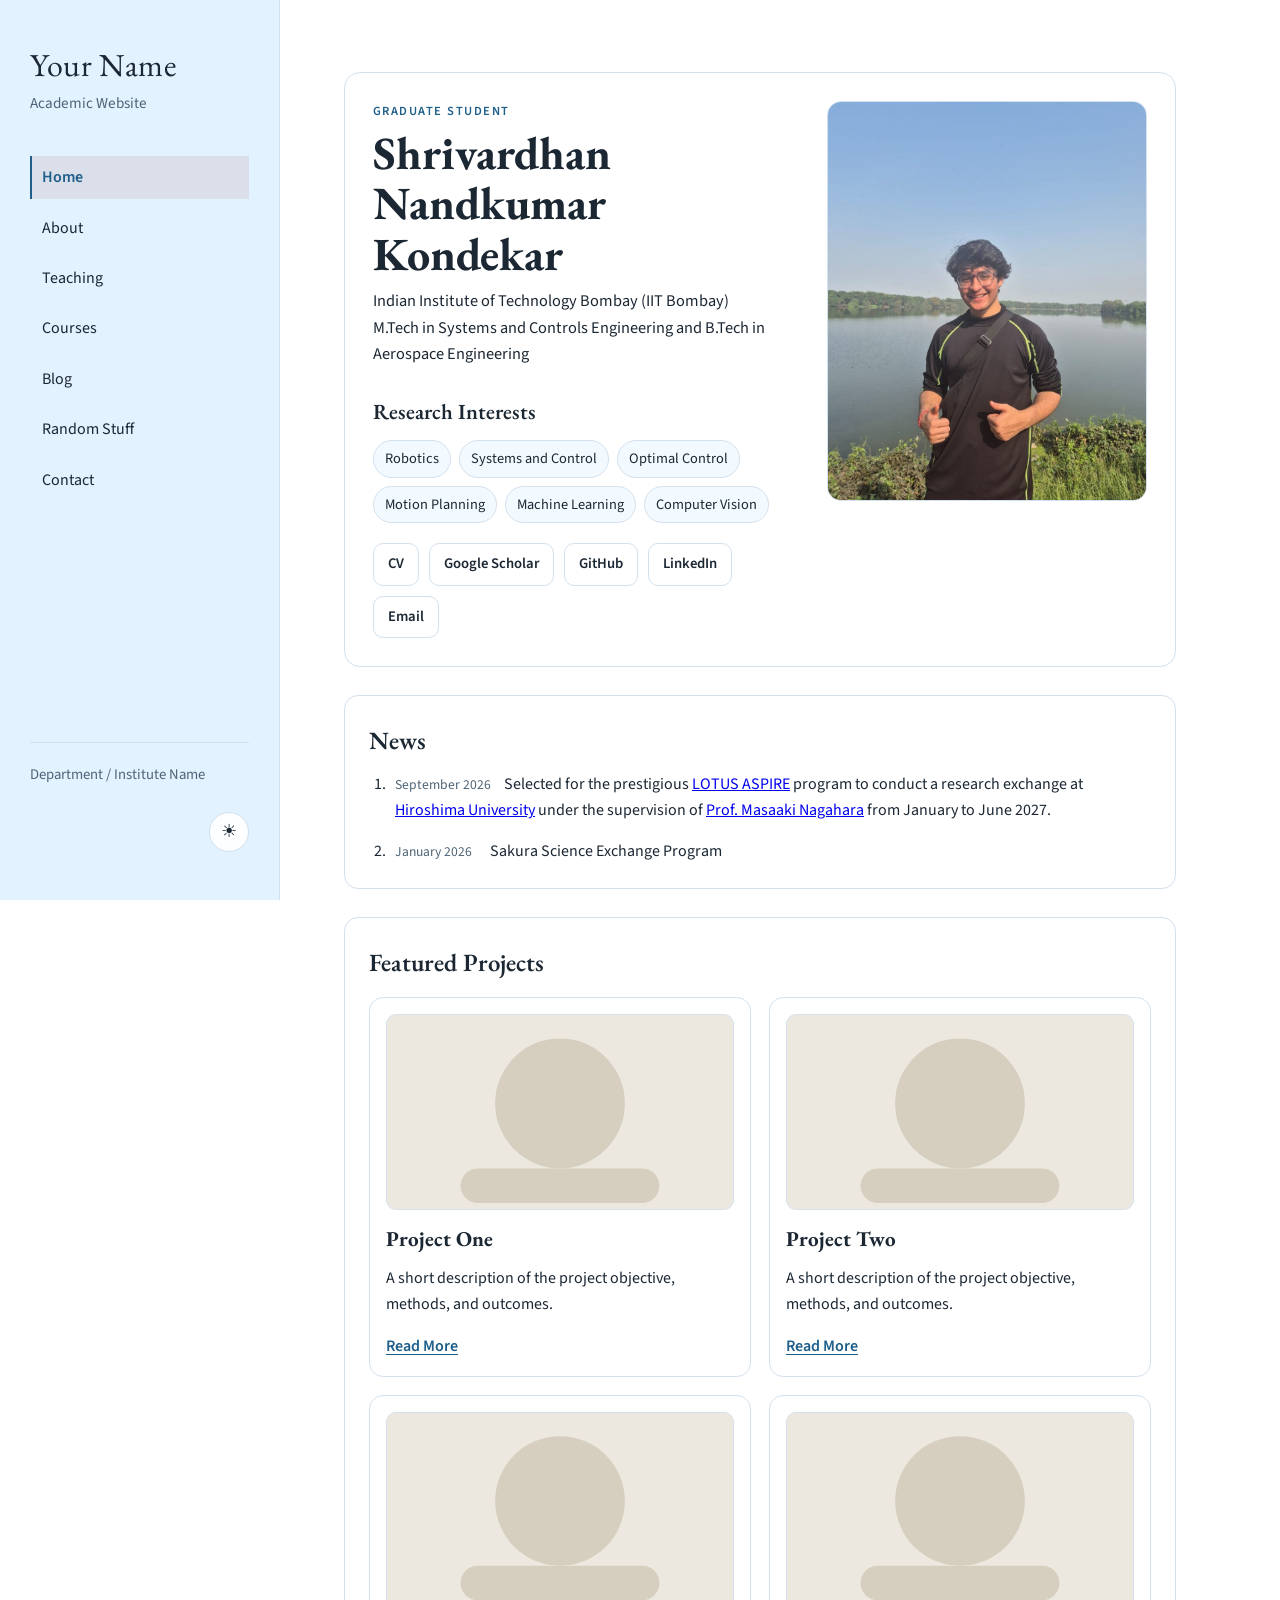
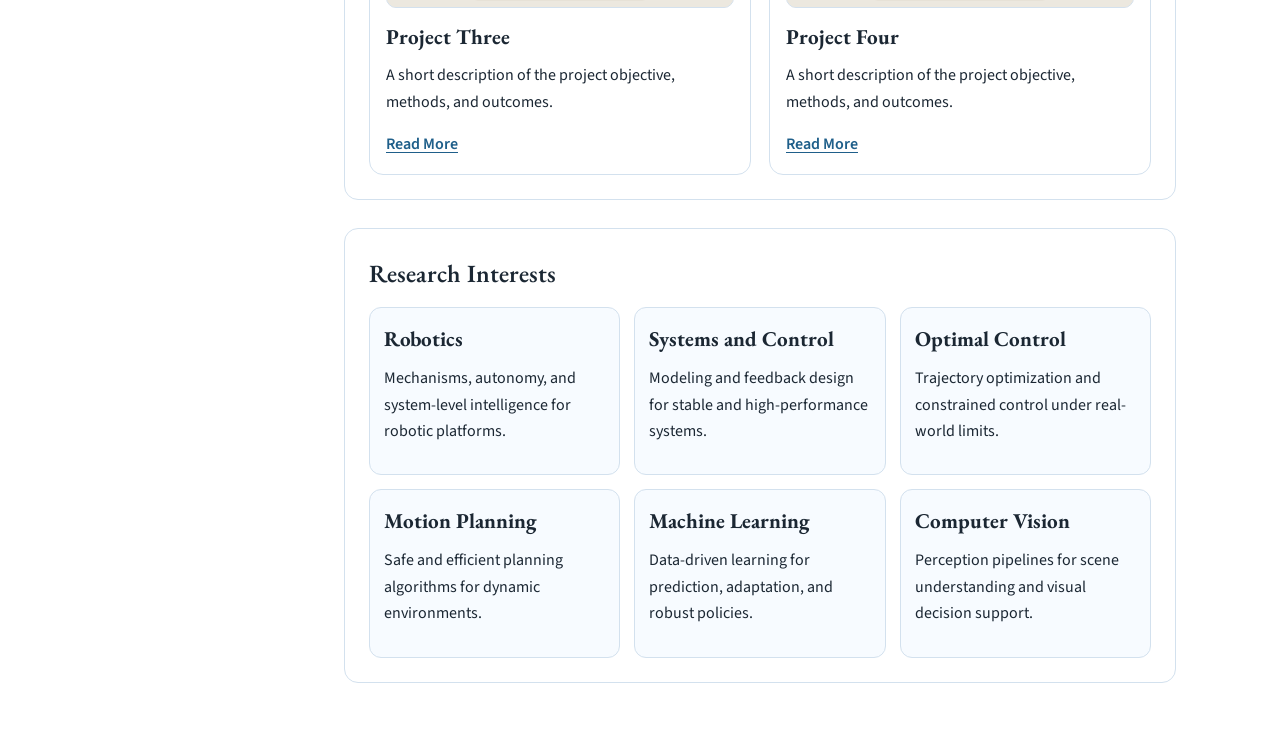
==== commit 9bc4ec23: "Added image and updated News" ====
--- a/index.html
+++ b/index.html
@@ -47,18 +47,14 @@
     <section class="home-hero" aria-label="Introduction">
       <div class="home-hero__text">
         <p class="eyebrow">Graduate Student</p>
-        <h1>Your Name</h1>
+        <h1>Shrivardhan Nandkumar Kondekar</h1>
         <p class="home-hero__meta">
           <!-- Replace with your exact department and institute. -->
           Indian Institute of Technology Bombay (IIT Bombay)
         </p>
         <p class="home-hero__meta">
           <!-- Replace with your current degree and specialization. -->
-          M.Tech in Aerospace Engineering
-        </p>
-        <p class="home-hero__summary">
-          <!-- Replace with a concise 2-3 sentence research statement. -->
-          I am a graduate student exploring theory and computation for intelligent autonomous systems. My work focuses on building reliable decision-making pipelines that bridge control, planning, and learning in uncertain environments.
+          M.Tech in Systems and Controls Engineering and B.Tech in Aerospace Engineering
         </p>
 
         <h2 class="subheading">Research Interests</h2>
@@ -81,10 +77,8 @@
       </div>
 
       <figure class="home-hero__photo-wrap">
-        <img src="images/profile-placeholder.svg" alt="Professional profile placeholder" class="home-hero__photo">
+        <img src="images/img_for_website.jpg" alt="Professional profile placeholder" class="home-hero__photo">
         <figcaption>
-          <!-- Replace with a one-line caption or remove this line. -->
-          Professional headshot
         </figcaption>
       </figure>
     </section>
@@ -93,21 +87,13 @@
       <h2 id="news-heading">News</h2>
       <ol class="news-list">
         <li>
-          <span class="news-date"><!-- Replace with date. -->Jul 2026</span>
-          <p><!-- Replace with your latest update. -->Started M.Tech thesis.</p>
+          <span class="news-date">September 2026</span>
+          <p>Selected for the prestigious <a href="https://www.jst.go.jp/program/india/en/" target="_blank">LOTUS ASPIRE</a> program to conduct a research exchange at <a href="https://www.hiroshima-u.ac.jp/en" target="_blank">Hiroshima University</a> under the supervision of <a href="https://nagahara-masaaki.github.io/" target="_blank">Prof. Masaaki Nagahara</a> from January to June 2027.</p>
         </li>
         <li>
-          <span class="news-date"><!-- Replace with date. -->May 2026</span>
-          <p><!-- Replace with your latest update. -->Summer internship.</p>
-        </li>
-        <li>
-          <span class="news-date"><!-- Replace with date. -->Apr 2026</span>
-          <p><!-- Replace with your latest update. -->New blog post.</p>
-        </li>
-        <li>
-          <span class="news-date"><!-- Replace with date. -->Mar 2026</span>
-          <p><!-- Replace with your latest update. -->New lecture notes uploaded.</p>
-        </li>
+          <span class="news-date">January 2026</span>
+          <p>Sakura Science Exchange Program</p>
+        </li>        
       </ol>
     </section>
 
